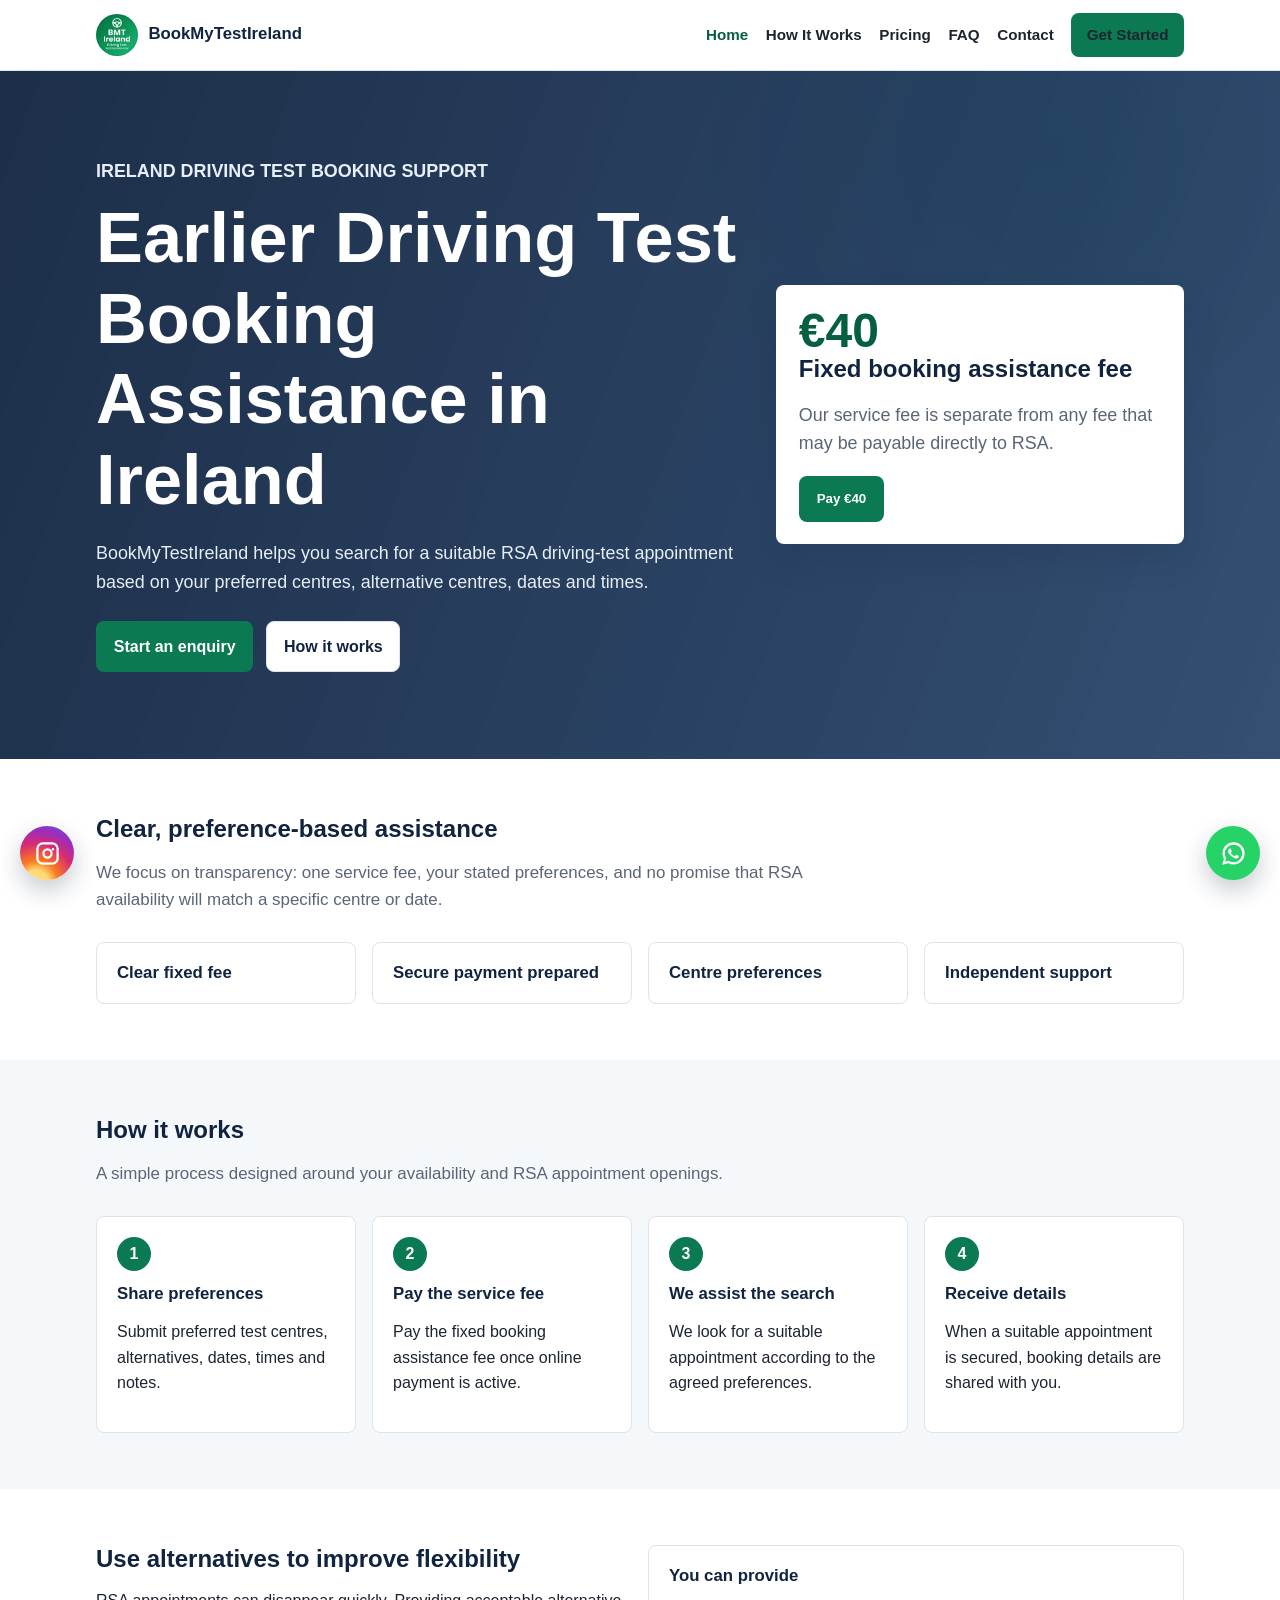
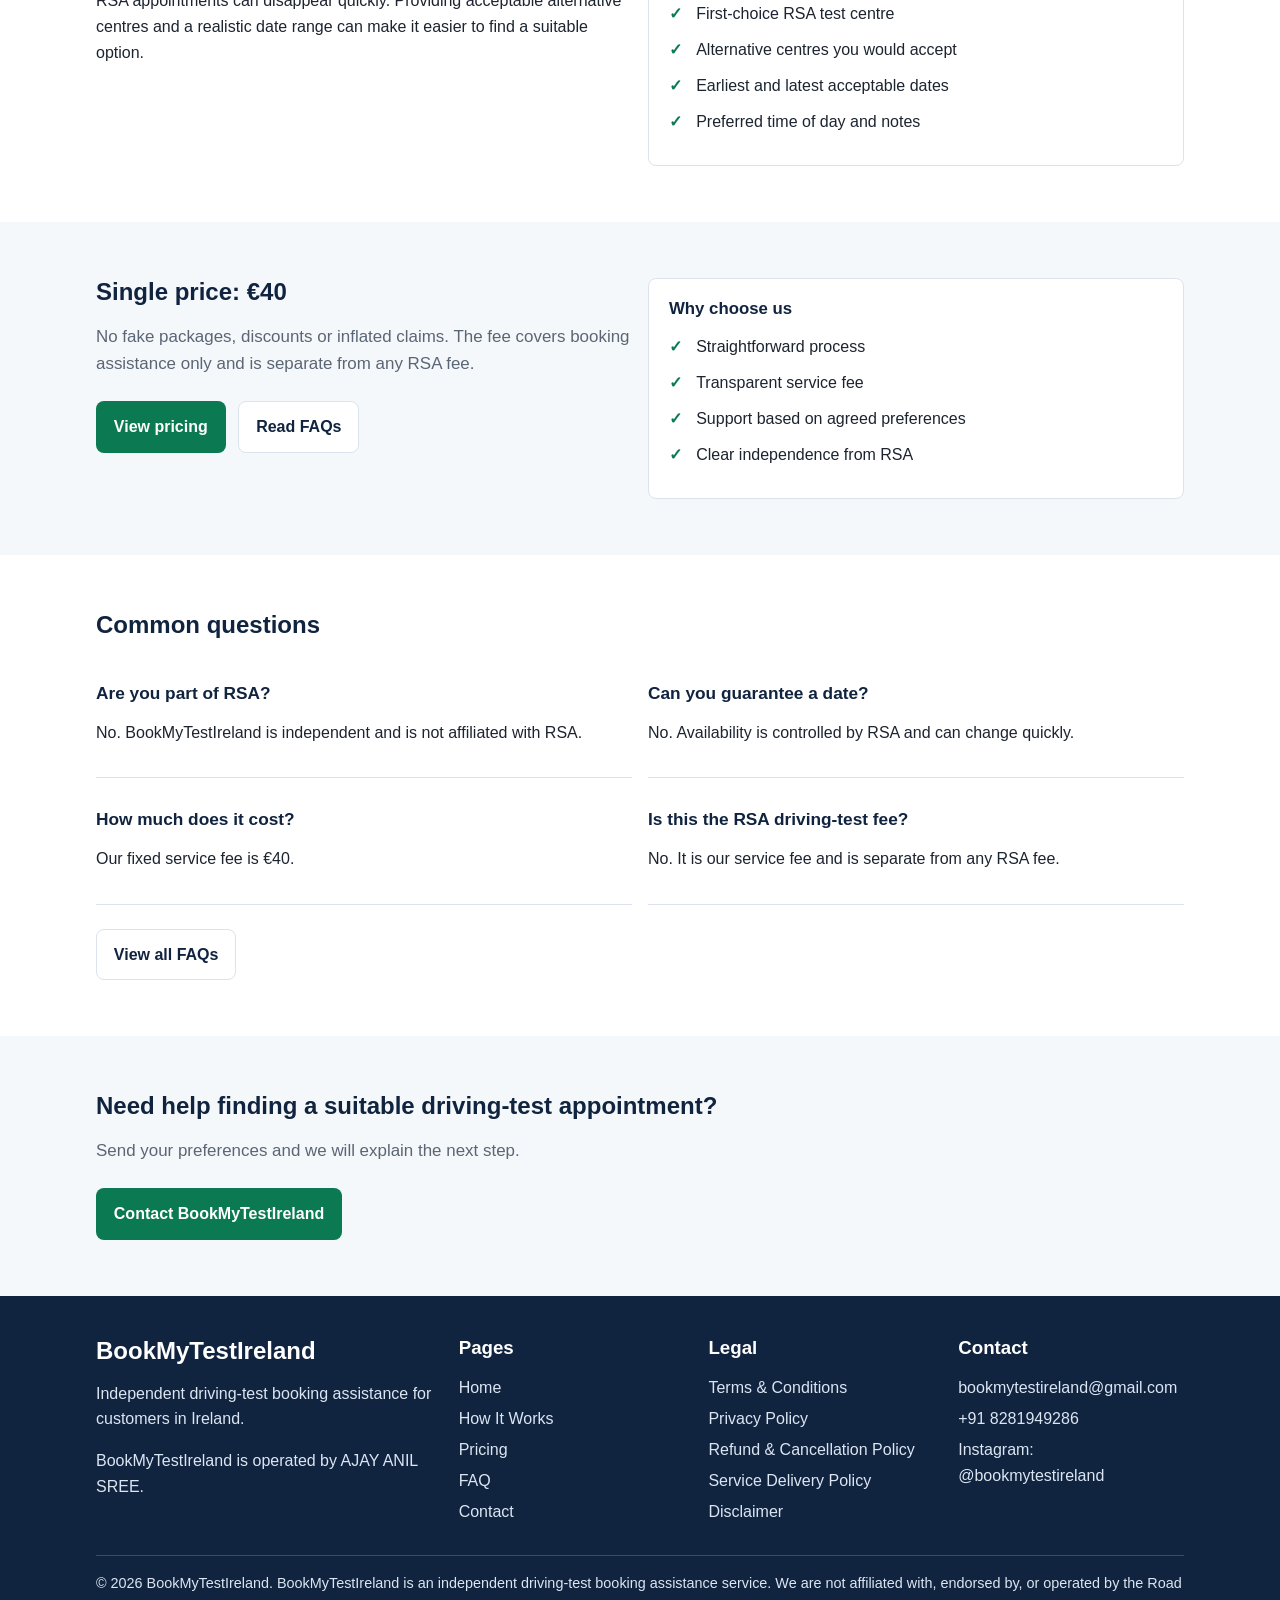
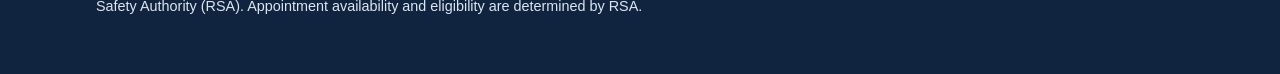
==== index.html @ 448a7355 "Initial commit" ====
<!doctype html>
<html lang="en-IE">
<head>
  <meta charset="utf-8">
  <meta name="viewport" content="width=device-width, initial-scale=1">
  <title>BookMyTestIreland | Earlier Driving Test Booking Assistance in Ireland</title>
  <meta name="description" content="Independent driving test booking assistance for customers in Ireland seeking a suitable earlier RSA driving-test appointment. Clear fixed service fee.">
  <link rel="canonical" href="https://bookmytestireland.com/">
  <meta property="og:title" content="BookMyTestIreland">
  <meta property="og:description" content="Earlier driving test booking assistance in Ireland with a clear fixed service fee.">
  <meta property="og:type" content="website">
  <meta property="og:url" content="https://bookmytestireland.com/">
  <link rel="icon" href="assets/images/logo.png">
  <link rel="stylesheet" href="assets/css/main.css">
  <link rel="stylesheet" href="assets/css/responsive.css">
  <script defer src="assets/js/config.js"></script>
  <script defer src="assets/js/main.js"></script>
  <script type="application/ld+json">
  {
    "@context": "https://schema.org",
    "@type": "Service",
    "name": "BookMyTestIreland driving test booking assistance",
    "provider": {
      "@type": "Organization",
      "name": "BookMyTestIreland",
      "legalName": "AJAY ANIL SREE"
    },
    "areaServed": "Ireland",
    "serviceType": "Driving test appointment booking assistance",
    "offers": {
      "@type": "Offer",
      "price": "40",
      "priceCurrency": "EUR"
    }
  }
  </script>
</head>
<body class="preloading">
  <div id="page-preloader" role="status" aria-label="Loading BookMyTestIreland">
    <div class="preloader-content">
      <img class="preloader-logo" src="assets/images/logo.png" alt="BookMyTestIreland">
      <p class="preloader-brand">BookMyTestIreland</p>
      <div class="preloader-spinner" aria-hidden="true"></div>
    </div>
  </div>
  <a class="skip-link" href="#main">Skip to content</a>
  <header class="site-header">
    <div class="nav-wrap">
      <a class="brand" href="index.html"><img src="assets/images/logo.png" alt="BookMyTestIreland"><span>BookMyTestIreland</span></a>
      <button class="menu-toggle" type="button" aria-expanded="false" aria-controls="primary-menu" aria-label="Open navigation"><span></span><span></span><span></span></button>
      <nav class="primary-menu" id="primary-menu" aria-label="Primary navigation">
        <a href="index.html" aria-current="page">Home</a>
        <a href="how-it-works.html">How It Works</a>
        <a href="pricing.html">Pricing</a>
        <a href="faq.html">FAQ</a>
        <a href="contact.html">Contact</a>
        <a class="button nav-cta" href="pricing.html">Get Started</a>
      </nav>
    </div>
  </header>
  <main id="main">
    <section class="hero">
      <div class="inner hero-grid">
        <div>
          <p class="eyebrow">Ireland driving test booking support</p>
          <h1>Earlier Driving Test Booking Assistance in Ireland</h1>
          <p>BookMyTestIreland helps you search for a suitable RSA driving-test appointment based on your preferred centres, alternative centres, dates and times.</p>
          <div class="hero-actions">
            <a class="button" href="contact.html">Start an enquiry</a>
            <a class="button secondary" href="how-it-works.html">How it works</a>
          </div>
        </div>
        <aside class="price-panel" aria-label="Service fee">
          <span class="price" data-price>€40</span>
          <h2>Fixed booking assistance fee</h2>
          <p>Our service fee is separate from any fee that may be payable directly to RSA.</p>
          <button class="button" type="button" data-payment-button>Pay&nbsp;<span data-price>€40</span></button>
          <p class="notice" data-payment-message hidden tabindex="-1"></p>
        </aside>
      </div>
    </section>
    <section class="section">
      <div class="section-header">
        <h2>Clear, preference-based assistance</h2>
        <p>We focus on transparency: one service fee, your stated preferences, and no promise that RSA availability will match a specific centre or date.</p>
      </div>
      <div class="grid four">
        <div class="card"><h3>Clear fixed fee</h3></div>
        <div class="card"><h3>Secure payment prepared</h3></div>
        <div class="card"><h3>Centre preferences</h3></div>
        <div class="card"><h3>Independent support</h3></div>
      </div>
    </section>
    <section class="section soft" id="how-it-works">
      <div class="section-inner">
        <div class="section-header">
          <h2>How it works</h2>
          <p>A simple process designed around your availability and RSA appointment openings.</p>
        </div>
        <div class="grid four">
          <div class="card"><span class="step-number">1</span><h3>Share preferences</h3><p>Submit preferred test centres, alternatives, dates, times and notes.</p></div>
          <div class="card"><span class="step-number">2</span><h3>Pay the service fee</h3><p>Pay the fixed booking assistance fee once online payment is active.</p></div>
          <div class="card"><span class="step-number">3</span><h3>We assist the search</h3><p>We look for a suitable appointment according to the agreed preferences.</p></div>
          <div class="card"><span class="step-number">4</span><h3>Receive details</h3><p>When a suitable appointment is secured, booking details are shared with you.</p></div>
        </div>
      </div>
    </section>
    <section class="section">
      <div class="grid two">
        <div>
          <h2>Use alternatives to improve flexibility</h2>
          <p>RSA appointments can disappear quickly. Providing acceptable alternative centres and a realistic date range can make it easier to find a suitable option.</p>
        </div>
        <div class="card">
          <h3>You can provide</h3>
          <ul class="check-list">
            <li>First-choice RSA test centre</li>
            <li>Alternative centres you would accept</li>
            <li>Earliest and latest acceptable dates</li>
            <li>Preferred time of day and notes</li>
          </ul>
        </div>
      </div>
    </section>
    <section class="section soft">
      <div class="section-inner grid two">
        <div>
          <h2>Single price: <span data-price>€40</span></h2>
          <p class="lead">No fake packages, discounts or inflated claims. The fee covers booking assistance only and is separate from any RSA fee.</p>
          <div class="actions"><a class="button" href="pricing.html">View pricing</a><a class="button secondary" href="faq.html">Read FAQs</a></div>
        </div>
        <div class="card">
          <h3>Why choose us</h3>
          <ul class="check-list">
            <li>Straightforward process</li>
            <li>Transparent service fee</li>
            <li>Support based on agreed preferences</li>
            <li>Clear independence from RSA</li>
          </ul>
        </div>
      </div>
    </section>
    <section class="section">
      <div class="section-header">
        <h2>Common questions</h2>
      </div>
      <div class="grid two">
        <div class="faq-item"><h3>Are you part of RSA?</h3><p>No. BookMyTestIreland is independent and is not affiliated with RSA.</p></div>
        <div class="faq-item"><h3>Can you guarantee a date?</h3><p>No. Availability is controlled by RSA and can change quickly.</p></div>
        <div class="faq-item"><h3>How much does it cost?</h3><p>Our fixed service fee is <span data-price>€40</span>.</p></div>
        <div class="faq-item"><h3>Is this the RSA driving-test fee?</h3><p>No. It is our service fee and is separate from any RSA fee.</p></div>
      </div>
      <div class="actions"><a class="button secondary" href="faq.html">View all FAQs</a></div>
    </section>
    <section class="section soft">
      <div class="section-inner">
        <h2>Need help finding a suitable driving-test appointment?</h2>
        <p class="lead">Send your preferences and we will explain the next step.</p>
        <div class="actions"><a class="button" href="contact.html">Contact BookMyTestIreland</a></div>
      </div>
    </section>
  </main>
  <footer class="site-footer">
    <div class="footer-inner">
      <div class="footer-grid">
        <div><h2>BookMyTestIreland</h2><p>Independent driving-test booking assistance for customers in Ireland.</p><p>BookMyTestIreland is operated by AJAY ANIL SREE.</p></div>
        <div><h3>Pages</h3><a href="index.html">Home</a><a href="how-it-works.html">How It Works</a><a href="pricing.html">Pricing</a><a href="faq.html">FAQ</a><a href="contact.html">Contact</a></div>
        <div><h3>Legal</h3><a href="terms.html">Terms & Conditions</a><a href="privacy.html">Privacy Policy</a><a href="refund-policy.html">Refund & Cancellation Policy</a><a href="service-delivery.html">Service Delivery Policy</a><a href="disclaimer.html">Disclaimer</a></div>
        <div><h3>Contact</h3><a data-support-email></a><a data-support-phone></a><a data-instagram target="_blank" rel="noopener noreferrer"></a></div>
      </div>
      <p class="footer-bottom">© <span data-current-year></span> BookMyTestIreland. BookMyTestIreland is an independent driving-test booking assistance service. We are not affiliated with, endorsed by, or operated by the Road Safety Authority (RSA). Appointment availability and eligibility are determined by RSA.</p>
    </div>
  </footer>
</body>
</html>
---- assets/css/main.css ----
:root {
  --navy: #10233f;
  --navy-2: #17375f;
  --green: #0b7a53;
  --green-dark: #075f41;
  --charcoal: #1c2430;
  --muted: #5a6575;
  --line: #dce3ec;
  --soft: #f5f8fb;
  --white: #ffffff;
  --warning: #fff7e6;
  --radius: 8px;
  --shadow: 0 16px 34px rgba(16, 35, 63, 0.12);
  --max: 1120px;
}

* {
  box-sizing: border-box;
}

html {
  scroll-behavior: smooth;
}

body {
  margin: 0;
  color: var(--charcoal);
  font-family: Arial, Helvetica, sans-serif;
  line-height: 1.6;
  background: var(--white);
}

body.preloading {
  overflow: hidden;
}

img {
  max-width: 100%;
  height: auto;
}

a {
  color: var(--green-dark);
}

a:hover {
  color: var(--navy);
}

a:focus-visible,
button:focus-visible,
input:focus-visible,
textarea:focus-visible,
select:focus-visible {
  outline: 3px solid rgba(11, 122, 83, 0.35);
  outline-offset: 3px;
}

.skip-link {
  position: absolute;
  left: 1rem;
  top: -4rem;
  z-index: 10;
  padding: 0.75rem 1rem;
  color: var(--white);
  background: var(--navy);
}

.skip-link:focus {
  top: 1rem;
}

#page-preloader {
  position: fixed;
  inset: 0;
  z-index: 99999;
  display: flex;
  align-items: center;
  justify-content: center;
  width: 100%;
  height: 100%;
  background: var(--white);
  opacity: 1;
  visibility: visible;
  transition: opacity 0.35s ease, visibility 0.35s ease;
}

#page-preloader.hide {
  opacity: 0;
  visibility: hidden;
  pointer-events: none;
}

.preloader-content {
  display: flex;
  flex-direction: column;
  align-items: center;
  gap: 1rem;
  padding: 1.5rem;
  text-align: center;
}

.preloader-logo {
  width: 90px;
  height: 90px;
  border-radius: 50%;
  object-fit: cover;
  box-shadow: 0 10px 24px rgba(16, 35, 63, 0.12);
}

.preloader-brand {
  margin: 0;
  color: var(--navy);
  font-size: 1.15rem;
  font-weight: 800;
}

.preloader-spinner {
  width: 32px;
  height: 32px;
  border: 3px solid var(--line);
  border-top-color: var(--green);
  border-radius: 50%;
  animation: preloader-spin 0.8s linear infinite;
}

@keyframes preloader-spin {
  to {
    transform: rotate(360deg);
  }
}

.site-header {
  position: sticky;
  top: 0;
  z-index: 5;
  background: rgba(255, 255, 255, 0.96);
  border-bottom: 1px solid var(--line);
  backdrop-filter: blur(12px);
}

.nav-wrap {
  display: flex;
  align-items: center;
  justify-content: space-between;
  gap: 1rem;
  max-width: var(--max);
  margin: 0 auto;
  padding: 0.8rem 1rem;
}

.brand {
  display: inline-flex;
  align-items: center;
  gap: 0.65rem;
  color: var(--navy);
  font-size: 1.05rem;
  font-weight: 800;
  text-decoration: none;
}

.brand img {
  width: 42px;
  height: 42px;
  border-radius: 50%;
  object-fit: cover;
}

.menu-toggle {
  display: none;
  width: 44px;
  height: 44px;
  border: 1px solid var(--line);
  border-radius: var(--radius);
  background: var(--white);
}

.menu-toggle span {
  display: block;
  width: 20px;
  height: 2px;
  margin: 5px auto;
  background: var(--navy);
}

.primary-menu {
  display: flex;
  align-items: center;
  gap: 1.1rem;
}

.primary-menu a {
  color: var(--charcoal);
  font-size: 0.95rem;
  font-weight: 700;
  text-decoration: none;
}

.primary-menu a[aria-current="page"] {
  color: var(--green-dark);
}

.button,
button.button {
  display: inline-flex;
  align-items: center;
  justify-content: center;
  min-height: 46px;
  padding: 0.75rem 1.05rem;
  border: 1px solid transparent;
  border-radius: var(--radius);
  color: var(--white);
  background: var(--green);
  font-weight: 800;
  text-decoration: none;
  cursor: pointer;
}

.button:hover {
  color: var(--white);
  background: var(--green-dark);
}

.button.secondary {
  color: var(--navy);
  background: var(--white);
  border-color: var(--line);
}

.button.secondary:hover {
  color: var(--navy);
  background: var(--soft);
}

.button.nav-cta {
  min-height: 40px;
  padding: 0.55rem 0.9rem;
}

.hero {
  background:
    linear-gradient(110deg, rgba(16, 35, 63, 0.95), rgba(23, 55, 95, 0.88)),
    radial-gradient(circle at 82% 12%, rgba(22, 151, 102, 0.35), transparent 30%);
  color: var(--white);
}

.hero .inner,
.section,
.footer-inner {
  max-width: var(--max);
  margin: 0 auto;
  padding: 4.5rem 1rem;
}

.hero-grid {
  display: grid;
  grid-template-columns: minmax(0, 1.1fr) minmax(280px, 0.7fr);
  gap: 2.5rem;
  align-items: center;
}

.eyebrow {
  margin: 0 0 0.75rem;
  color: #bfe7d5;
  font-size: 0.82rem;
  font-weight: 800;
  letter-spacing: 0;
  text-transform: uppercase;
}

h1,
h2,
h3 {
  margin: 0 0 1rem;
  color: var(--navy);
  line-height: 1.15;
}

.hero h1 {
  color: var(--white);
  font-size: clamp(2.15rem, 6vw, 4.4rem);
  letter-spacing: 0;
}

.hero p {
  max-width: 680px;
  color: #e6eef7;
  font-size: 1.12rem;
}

.hero-actions,
.actions {
  display: flex;
  flex-wrap: wrap;
  gap: 0.8rem;
  margin-top: 1.5rem;
}

.price-panel {
  padding: 1.4rem;
  color: var(--charcoal);
  background: var(--white);
  border-radius: var(--radius);
  box-shadow: var(--shadow);
}

.price-panel .price {
  display: block;
  color: var(--green-dark);
  font-size: 3rem;
  font-weight: 900;
  line-height: 1;
}

.price-panel p {
  color: var(--muted);
}

.notice {
  padding: 1rem;
  margin: 1rem 0;
  border: 1px solid #f1d496;
  border-radius: var(--radius);
  color: #4c3711;
  background: var(--warning);
}

.section {
  padding-top: 3.5rem;
  padding-bottom: 3.5rem;
}

.section.soft {
  background: var(--soft);
  max-width: none;
}

.section.soft > .section-inner {
  max-width: var(--max);
  margin: 0 auto;
  padding: 0 1rem;
}

.section-header {
  max-width: 760px;
  margin-bottom: 1.8rem;
}

.section-header p,
.lead {
  color: var(--muted);
  font-size: 1.06rem;
}

.grid {
  display: grid;
  gap: 1rem;
}

.grid.four {
  grid-template-columns: repeat(4, minmax(0, 1fr));
}

.grid.three {
  grid-template-columns: repeat(3, minmax(0, 1fr));
}

.grid.two {
  grid-template-columns: repeat(2, minmax(0, 1fr));
}

.card {
  padding: 1.25rem;
  background: var(--white);
  border: 1px solid var(--line);
  border-radius: var(--radius);
}

.card h3 {
  font-size: 1.05rem;
}

.card h3:last-child {
  margin-bottom: 0;
}

.step-number {
  display: inline-flex;
  align-items: center;
  justify-content: center;
  width: 34px;
  height: 34px;
  margin-bottom: 0.8rem;
  border-radius: 50%;
  color: var(--white);
  background: var(--green);
  font-weight: 900;
}

.check-list {
  padding: 0;
  margin: 0;
  list-style: none;
}

.check-list li {
  position: relative;
  padding-left: 1.7rem;
  margin: 0.65rem 0;
}

.check-list li::before {
  position: absolute;
  left: 0;
  color: var(--green);
  content: "✓";
  font-weight: 900;
}

.page-title {
  background: var(--soft);
  border-bottom: 1px solid var(--line);
}

.page-title .section {
  padding-top: 3rem;
  padding-bottom: 3rem;
}

.page-title h1 {
  font-size: clamp(2rem, 5vw, 3.3rem);
}

.legal-content {
  max-width: 850px;
}

.legal-content h2 {
  margin-top: 2rem;
  font-size: 1.35rem;
}

.faq-item {
  padding: 1rem 0;
  border-bottom: 1px solid var(--line);
}

.faq-item h2,
.faq-item h3 {
  margin-bottom: 0.35rem;
  font-size: 1.08rem;
}

.contact-card {
  max-width: 620px;
  margin: 0 auto;
}

.contact-list {
  display: grid;
  gap: 1.2rem;
  margin-top: 1.4rem;
}

.contact-item {
  padding-top: 1rem;
  border-top: 1px solid var(--line);
}

.contact-item:first-child {
  padding-top: 0;
  border-top: 0;
}

.contact-label {
  display: block;
  margin-bottom: 0.25rem;
  color: var(--navy);
  font-weight: 800;
}

.contact-item a {
  color: var(--green-dark);
  font-weight: 800;
  text-decoration: none;
}

.contact-item a:hover {
  text-decoration: underline;
}

.floating-socials {
  pointer-events: none;
}

.social-floating-button {
  position: fixed;
  bottom: 20px;
  z-index: 999;
  display: inline-flex;
  align-items: center;
  justify-content: center;
  width: 54px;
  height: 54px;
  border-radius: 50%;
  color: var(--white);
  box-shadow: 0 10px 24px rgba(16, 35, 63, 0.24);
  pointer-events: auto;
  transition: transform 180ms ease, box-shadow 180ms ease;
}

.social-floating-button:hover {
  color: var(--white);
  transform: translateY(-3px);
  box-shadow: 0 14px 30px rgba(16, 35, 63, 0.3);
}

.social-floating-button svg {
  width: 27px;
  height: 27px;
  fill: currentColor;
}

.instagram-floating {
  left: 20px;
  background: radial-gradient(circle at 30% 105%, #feda75 0 18%, #fa7e1e 32%, #d62976 58%, #962fbf 78%, #4f5bd5 100%);
}

.whatsapp-floating {
  right: 20px;
  background: #25d366;
}

.site-footer {
  color: #dce6f2;
  background: var(--navy);
}

.footer-inner {
  padding-top: 2.6rem;
  padding-bottom: 2.6rem;
}

.footer-grid {
  display: grid;
  grid-template-columns: 1.2fr 0.8fr 0.8fr 0.8fr;
  gap: 1.5rem;
}

.site-footer h2,
.site-footer h3 {
  color: var(--white);
}

.site-footer a {
  display: block;
  margin: 0.35rem 0;
  color: #dce6f2;
  text-decoration: none;
}

.site-footer a:hover {
  color: var(--white);
  text-decoration: underline;
}

.footer-bottom {
  margin-top: 1.5rem;
  padding-top: 1rem;
  border-top: 1px solid rgba(255, 255, 255, 0.18);
  font-size: 0.9rem;
}

@media (max-width: 900px) {
  .hero-grid,
  .grid.four,
  .grid.three,
  .grid.two,
  .footer-grid {
    grid-template-columns: 1fr;
  }

  .primary-menu {
    position: absolute;
    left: 1rem;
    right: 1rem;
    top: 70px;
    display: none;
    flex-direction: column;
    align-items: stretch;
    padding: 1rem;
    background: var(--white);
    border: 1px solid var(--line);
    border-radius: var(--radius);
    box-shadow: var(--shadow);
  }

  .primary-menu.is-open {
    display: flex;
  }

  .menu-toggle {
    display: inline-block;
  }

  .primary-menu a {
    padding: 0.4rem 0;
  }
}

@media (max-width: 620px) {
  .hero .inner,
  .section,
  .footer-inner {
    padding-top: 2.6rem;
    padding-bottom: 2.6rem;
  }

  .brand {
    font-size: 0.98rem;
  }

  .brand img {
    width: 36px;
    height: 36px;
  }

  .preloader-logo {
    width: 76px;
    height: 76px;
  }

  .preloader-brand {
    font-size: 1.05rem;
  }

  .hero-actions,
  .actions {
    flex-direction: column;
  }

  .button {
    width: 100%;
  }

  .social-floating-button {
    bottom: 16px;
    width: 48px;
    height: 48px;
  }

  .social-floating-button svg {
    width: 24px;
    height: 24px;
  }

  .instagram-floating {
    left: 16px;
  }

  .whatsapp-floating {
    right: 16px;
  }
}

@media (prefers-reduced-motion: reduce) {
  #page-preloader {
    transition: none;
  }

  .preloader-spinner {
    animation: none;
  }
}
---- assets/css/responsive.css ----
@media (min-width: 1280px) {
  .hero .inner {
    padding-top: 5.4rem;
    padding-bottom: 5.4rem;
  }
}

@media (max-width: 430px) {
  .nav-wrap {
    padding-left: 0.8rem;
    padding-right: 0.8rem;
  }

  .price-panel .price {
    font-size: 2.55rem;
  }

  h2 {
    font-size: 1.65rem;
  }
}

@media (max-width: 900px) {
  .site-header .nav-wrap > nav.primary-menu:not([id]) {
    position: static;
    display: flex;
    flex-direction: row;
    flex-wrap: wrap;
    align-items: center;
    width: auto;
    padding: 0;
    border: 0;
    box-shadow: none;
  }

  .site-header .nav-wrap > nav.primary-menu:not([id]) a {
    padding: 0.2rem 0;
  }
}
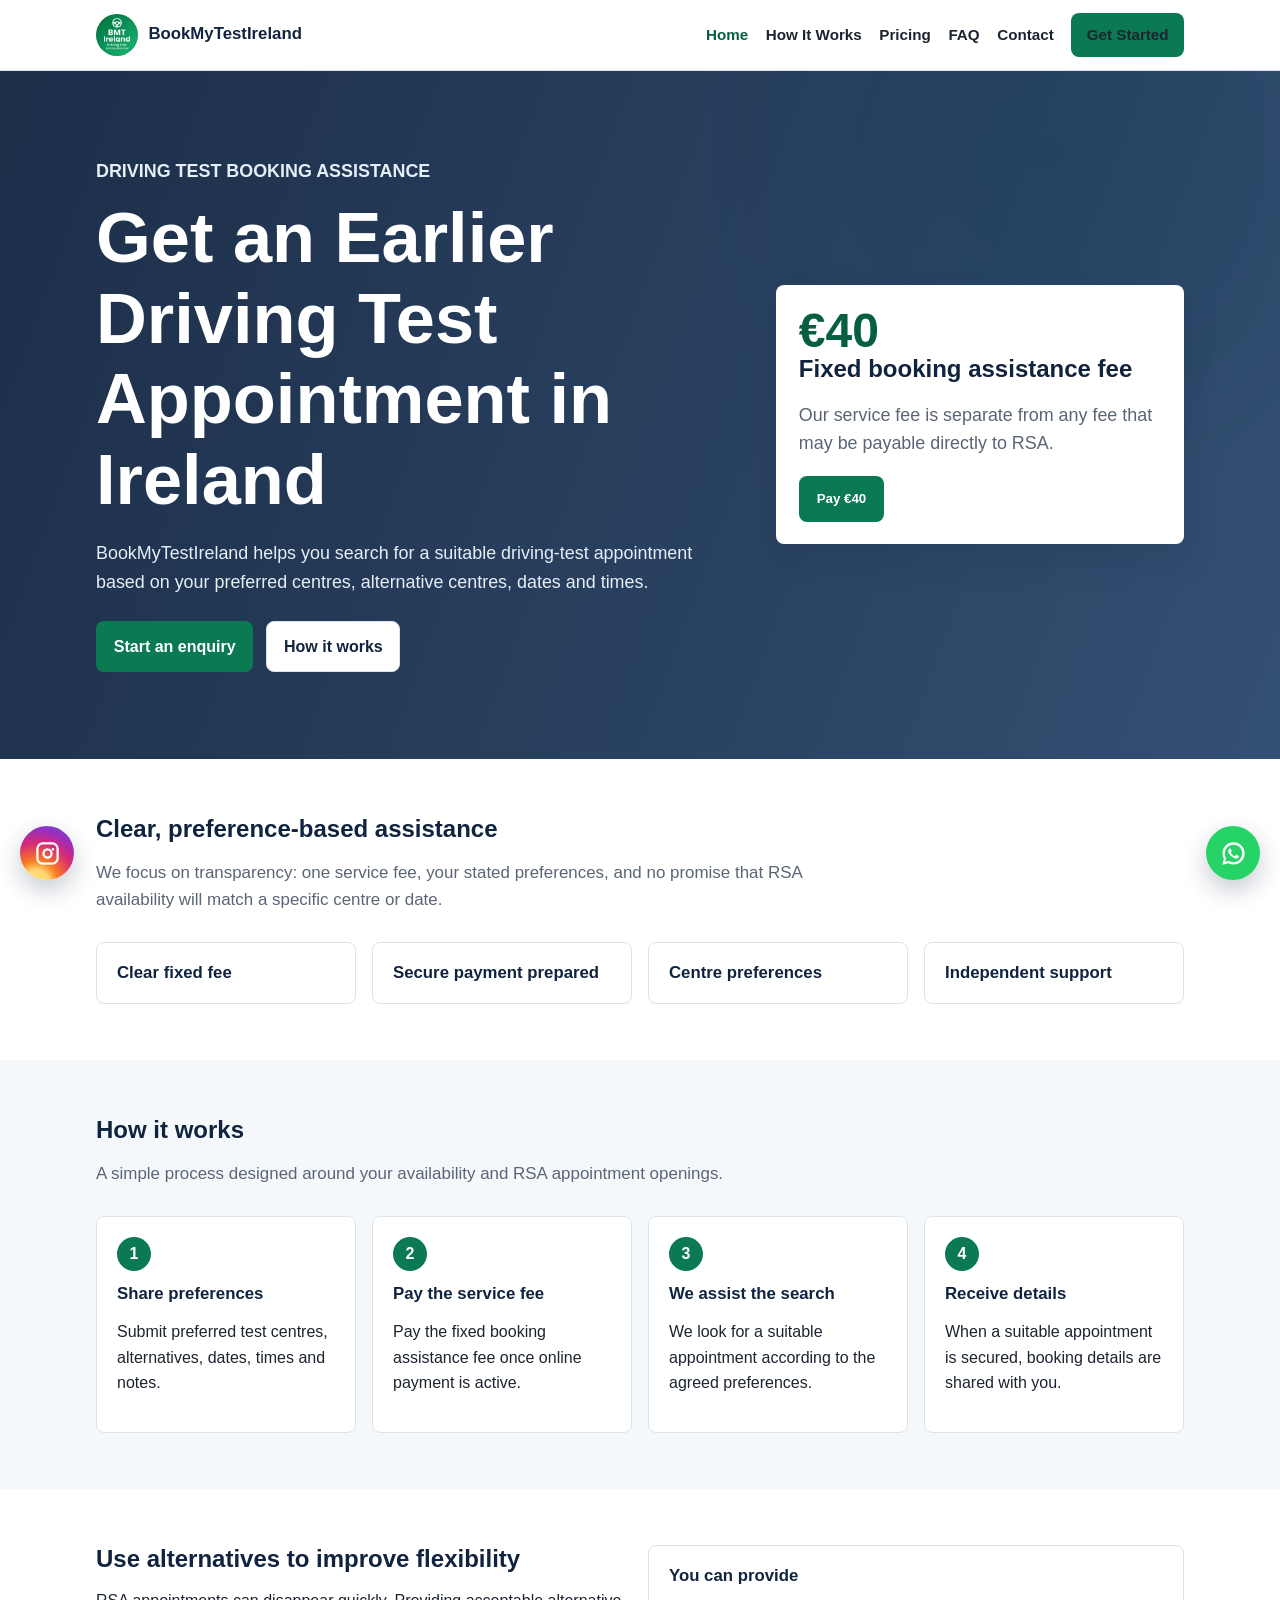
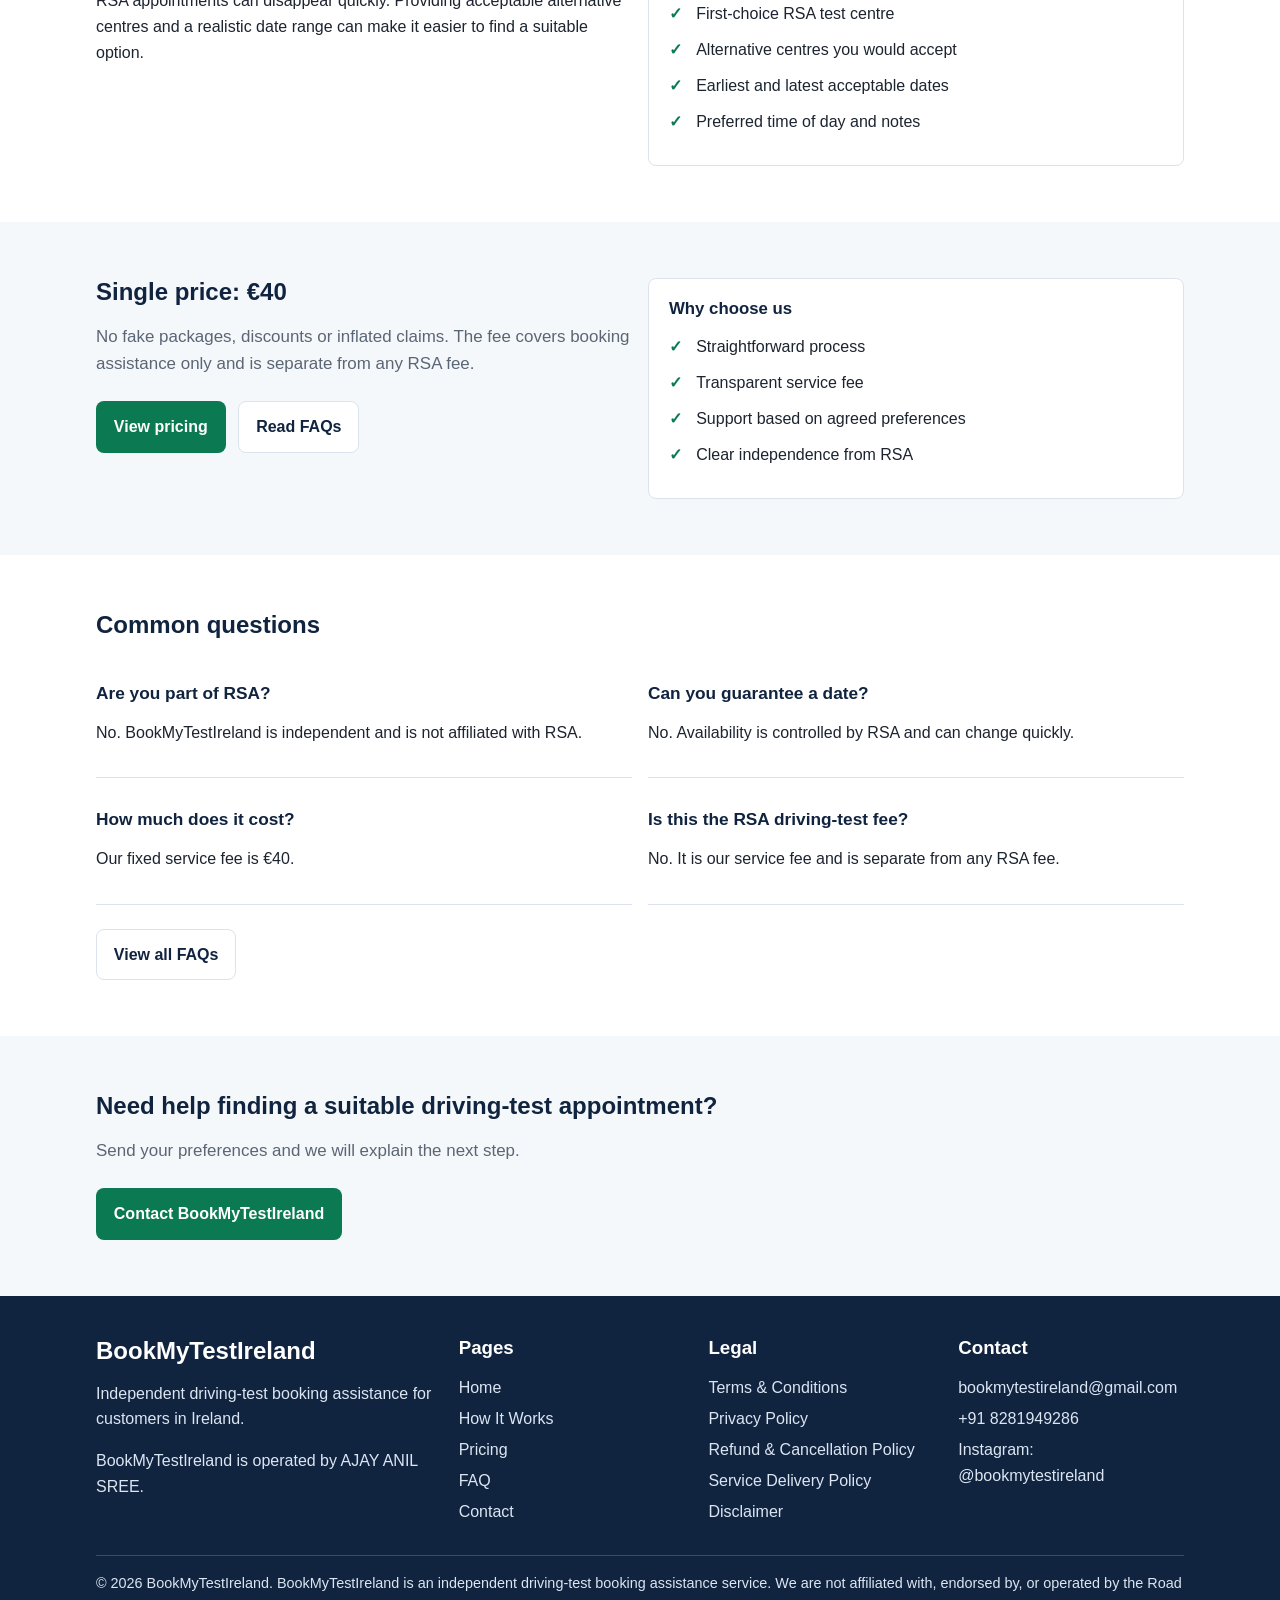
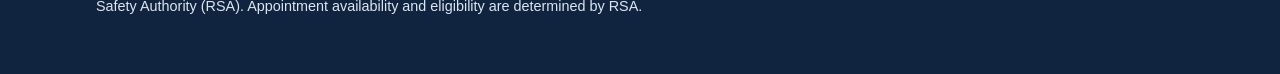
==== commit be620588: "Initial commit" ====
--- a/index.html
+++ b/index.html
@@ -62,9 +62,9 @@
     <section class="hero">
       <div class="inner hero-grid">
         <div>
-          <p class="eyebrow">Ireland driving test booking support</p>
-          <h1>Earlier Driving Test Booking Assistance in Ireland</h1>
-          <p>BookMyTestIreland helps you search for a suitable RSA driving-test appointment based on your preferred centres, alternative centres, dates and times.</p>
+          <p class="eyebrow">DRIVING TEST BOOKING ASSISTANCE</p>
+          <h1>Get an Earlier Driving Test Appointment in Ireland</h1>
+          <p>BookMyTestIreland helps you search for a suitable driving-test appointment based on your preferred centres, alternative centres, dates and times.</p>
           <div class="hero-actions">
             <a class="button" href="contact.html">Start an enquiry</a>
             <a class="button secondary" href="how-it-works.html">How it works</a>
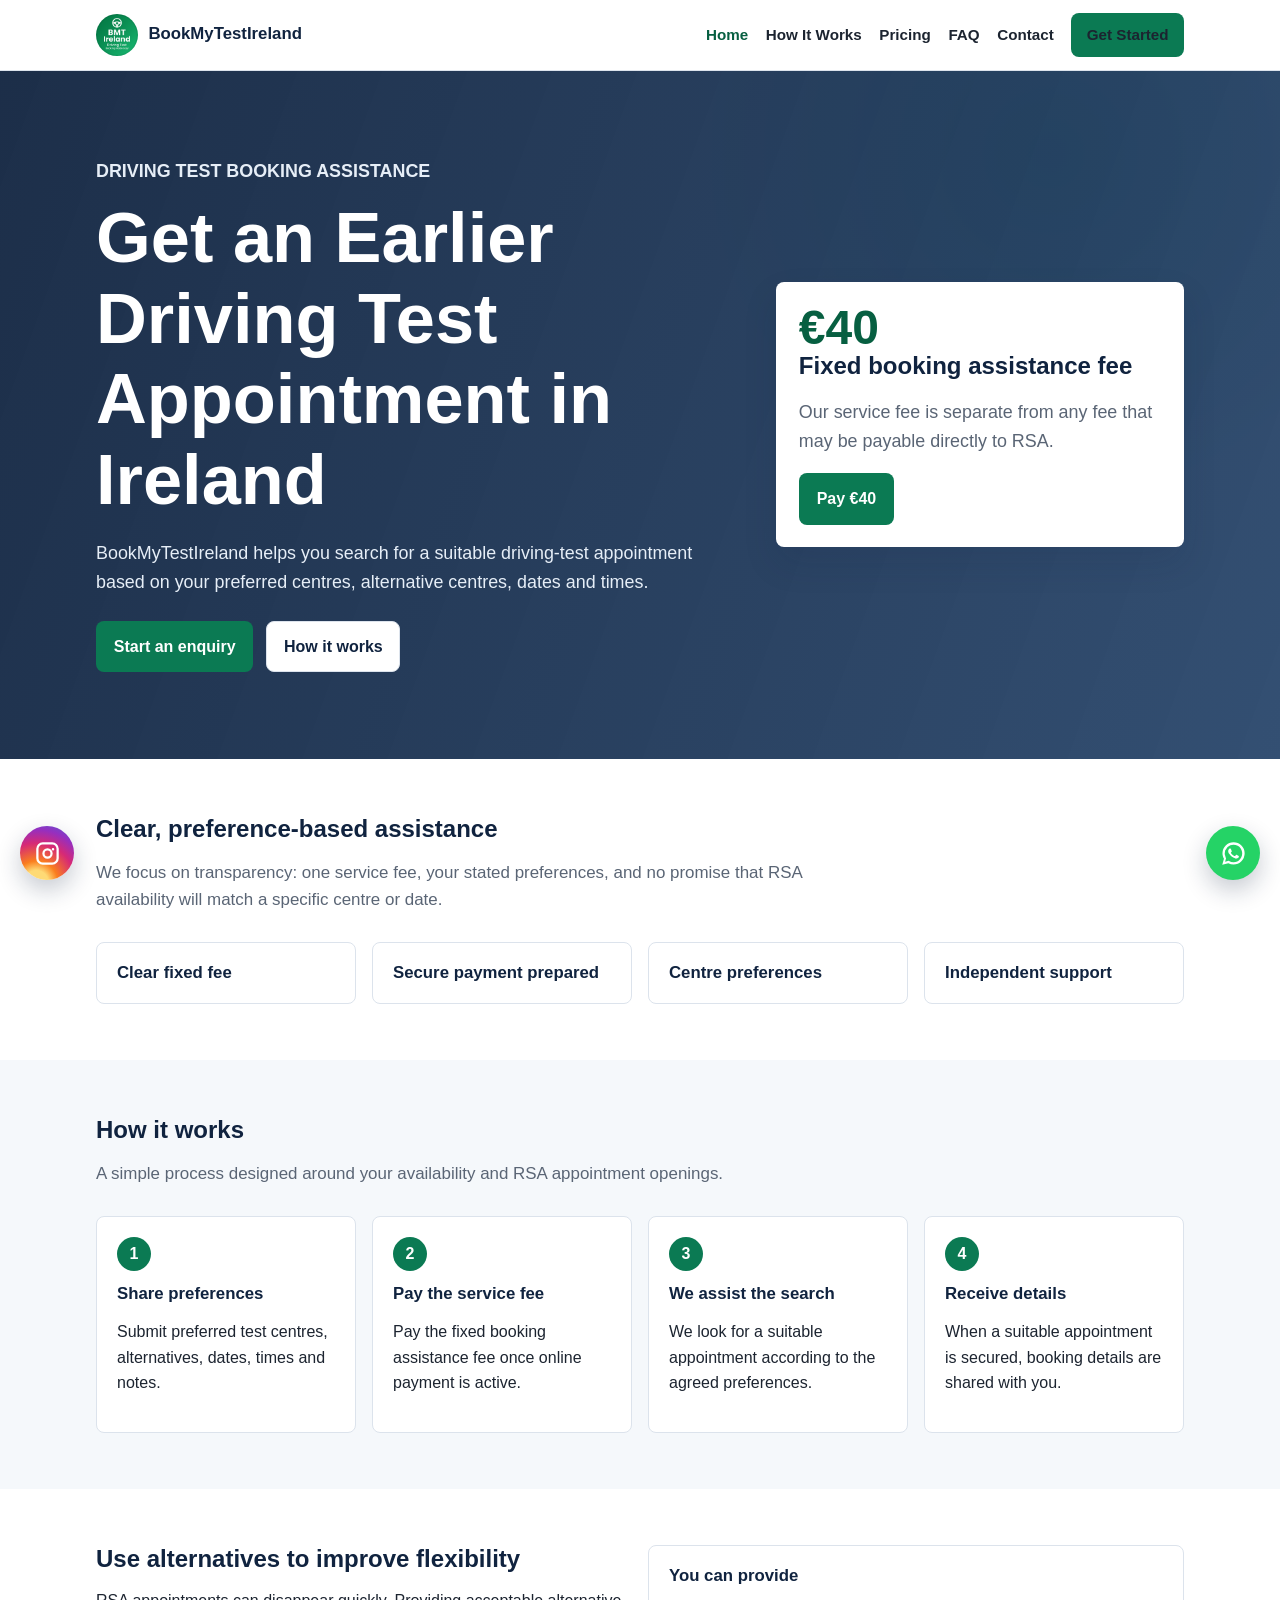
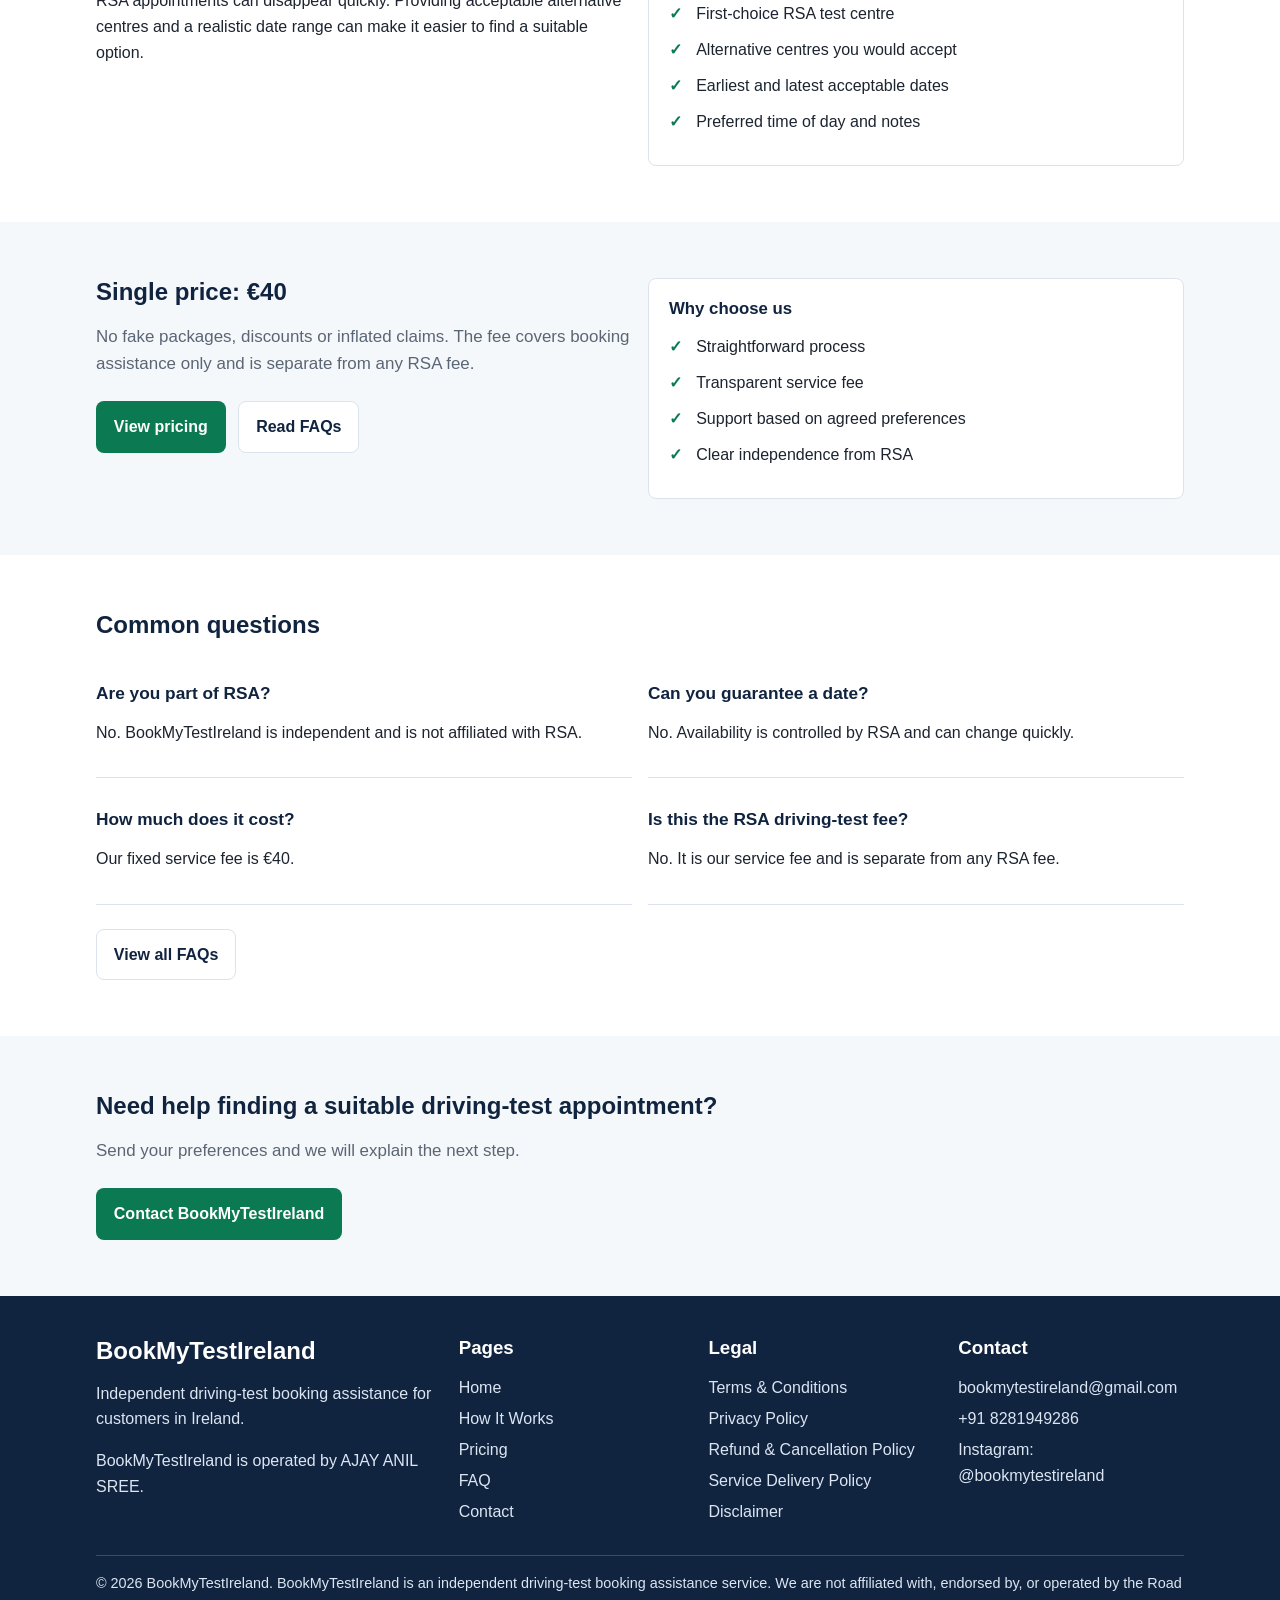
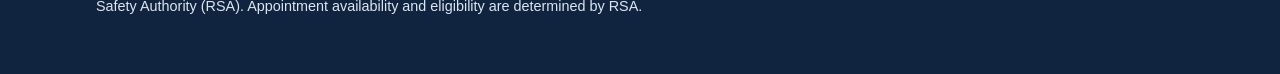
==== commit e74955f6: "payment link added" ====
--- a/index.html
+++ b/index.html
@@ -74,7 +74,7 @@
           <span class="price" data-price>€40</span>
           <h2>Fixed booking assistance fee</h2>
           <p>Our service fee is separate from any fee that may be payable directly to RSA.</p>
-          <button class="button" type="button" data-payment-button>Pay&nbsp;<span data-price>€40</span></button>
+          <a class="button" href="https://www.paypal.com/ncp/payment/WV8VU9P3FJ8E2" target="_blank" rel="noopener noreferrer">Pay €40</a>
           <p class="notice" data-payment-message hidden tabindex="-1"></p>
         </aside>
       </div>
